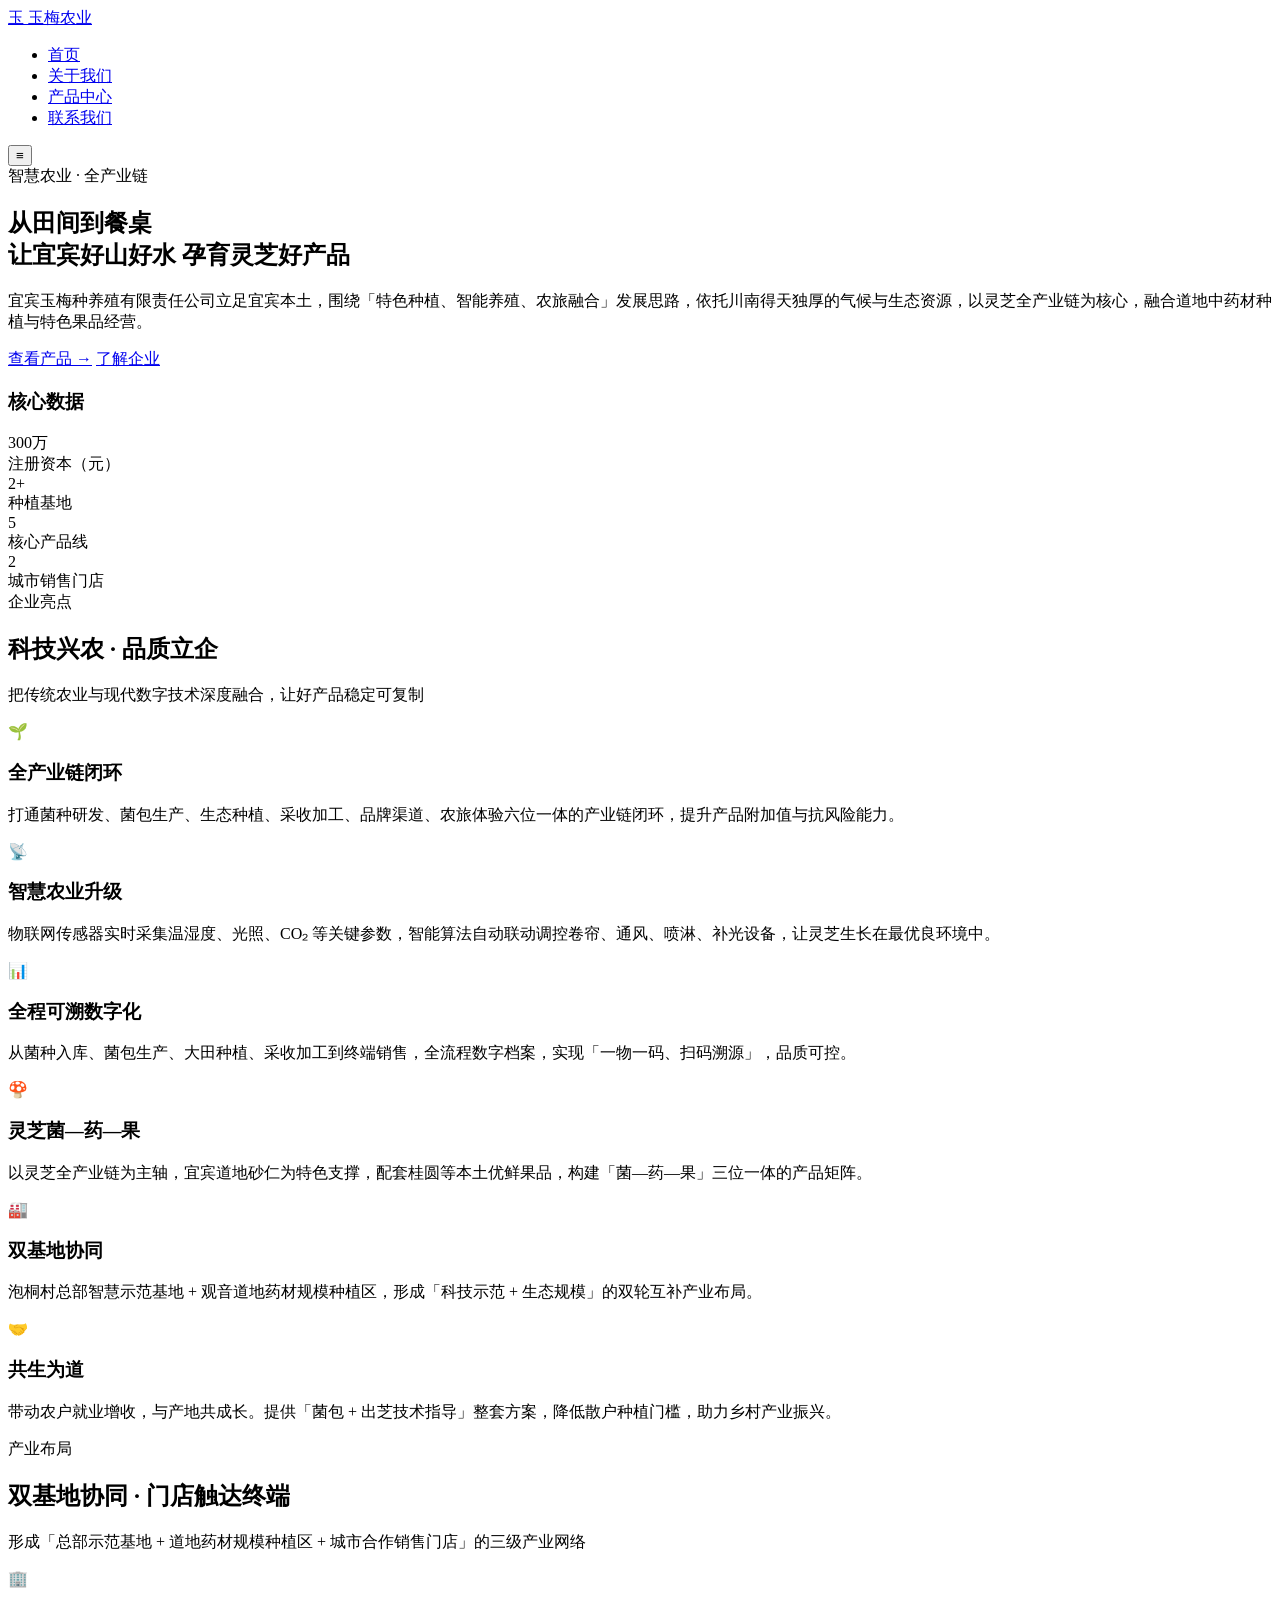
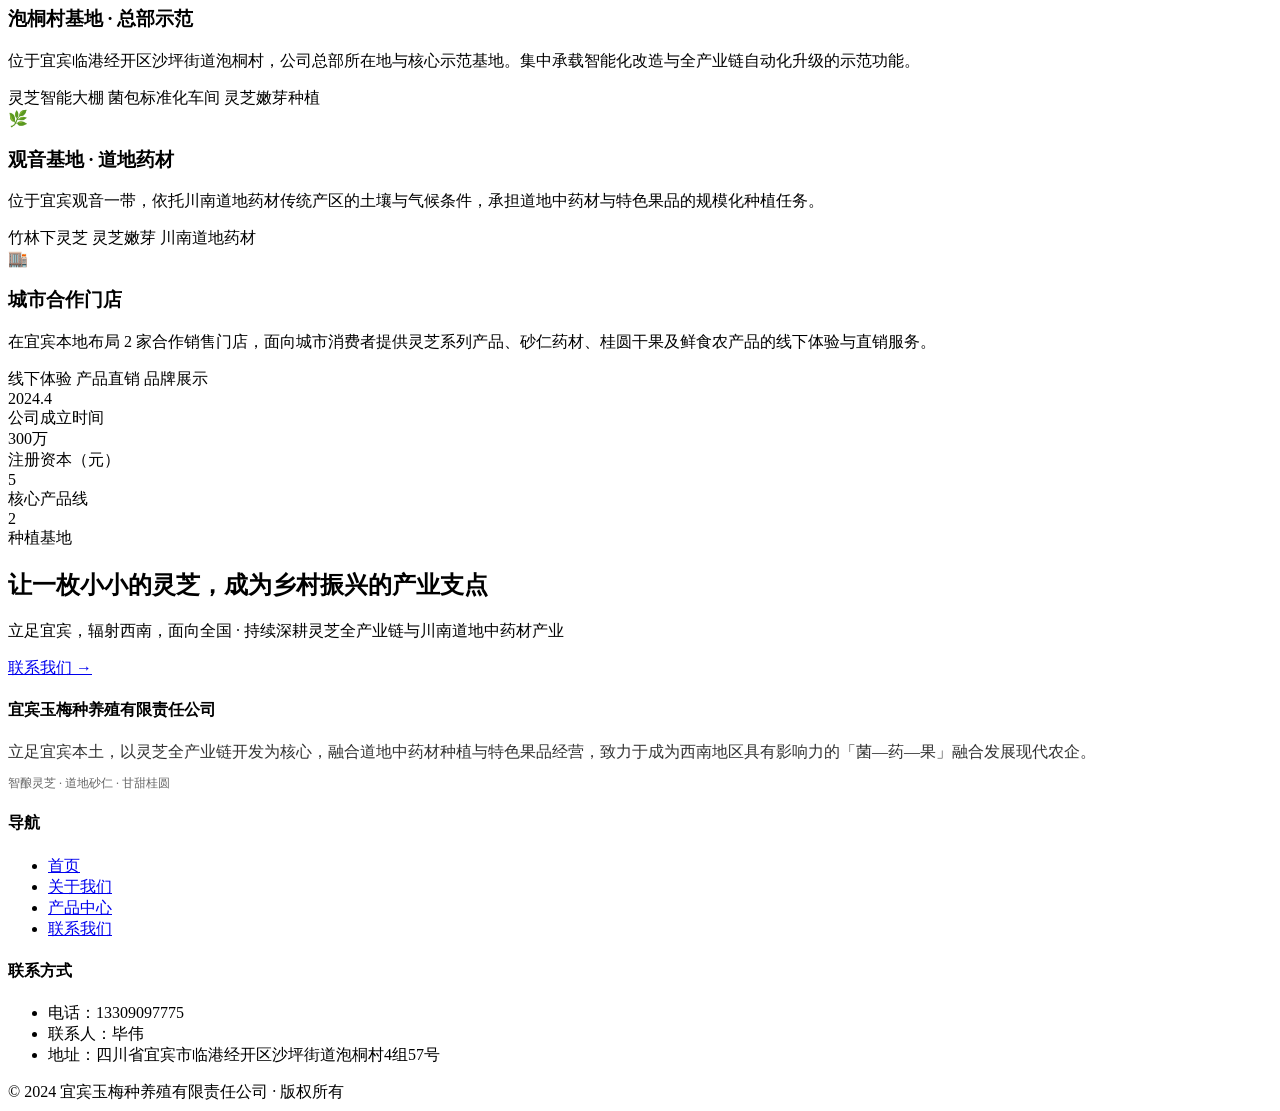
==== index.html @ d6919be8 "Update index.html" ====
<!DOCTYPE html>
<html lang="zh-CN">
<head>
<meta charset="UTF-8">
<meta name="viewport" content="width=device-width, initial-scale=1.0">
<title>宜宾玉梅种养殖有限责任公司 · 智慧灵芝全产业链</title>
<meta name="description" content="宜宾玉梅种养殖有限责任公司，立足宜宾本土，以灵芝全产业链开发为核心，融合道地中药材种植与特色果品经营，构建菌-药-果三位一体的现代农商生态。">
<link rel="stylesheet" href="assets/style.css">
</head>
<body>

<!-- 导航 -->
<nav class="navbar">
  <div class="container">
    <a href="index.html" class="logo">
      <span class="logo-mark">玉</span>
      <span>玉梅农业</span>
    </a>
    <ul class="nav-menu" id="navMenu">
      <li><a href="index.html" class="active">首页</a></li>
      <li><a href="about.html">关于我们</a></li>
      <li><a href="products.html">产品中心</a></li>
      <li><a href="contact.html">联系我们</a></li>
    </ul>
    <button class="nav-toggle" id="navToggle" aria-label="菜单">≡</button>
  </div>
</nav>

<!-- Hero -->
<section class="hero">
  <div class="container">
    <div>
      <div class="hero-tag"><span class="dot"></span>智慧农业 · 全产业链</div>
      <h1>从田间到餐桌<br>让宜宾好山好水 孕育<span class="accent">灵芝好产品</span></h1>
      <p>宜宾玉梅种养殖有限责任公司立足宜宾本土，围绕「特色种植、智能养殖、农旅融合」发展思路，依托川南得天独厚的气候与生态资源，以灵芝全产业链为核心，融合道地中药材种植与特色果品经营。</p>
      <div class="hero-actions">
        <a href="products.html" class="btn btn-primary">查看产品 →</a>
        <a href="about.html" class="btn btn-ghost">了解企业</a>
      </div>
    </div>
    <div class="hero-card">
      <h3>核心数据</h3>
      <div class="hero-stats">
        <div class="hero-stat">
          <div class="num">300万</div>
          <div class="label">注册资本（元）</div>
        </div>
        <div class="hero-stat">
          <div class="num">2+</div>
          <div class="label">种植基地</div>
        </div>
        <div class="hero-stat">
          <div class="num">5</div>
          <div class="label">核心产品线</div>
        </div>
        <div class="hero-stat">
          <div class="num">2</div>
          <div class="label">城市销售门店</div>
        </div>
      </div>
    </div>
  </div>
</section>

<!-- 企业亮点 -->
<section class="section section-alt">
  <div class="container">
    <div class="section-header">
      <span class="eyebrow">企业亮点</span>
      <h2>科技兴农 · 品质立企</h2>
      <p>把传统农业与现代数字技术深度融合，让好产品稳定可复制</p>
    </div>
    <div class="grid grid-3">
      <div class="card">
        <div class="card-icon">🌱</div>
        <h3>全产业链闭环</h3>
        <p>打通菌种研发、菌包生产、生态种植、采收加工、品牌渠道、农旅体验六位一体的产业链闭环，提升产品附加值与抗风险能力。</p>
      </div>
      <div class="card">
        <div class="card-icon">📡</div>
        <h3>智慧农业升级</h3>
        <p>物联网传感器实时采集温湿度、光照、CO₂ 等关键参数，智能算法自动联动调控卷帘、通风、喷淋、补光设备，让灵芝生长在最优良环境中。</p>
      </div>
      <div class="card">
        <div class="card-icon">📊</div>
        <h3>全程可溯数字化</h3>
        <p>从菌种入库、菌包生产、大田种植、采收加工到终端销售，全流程数字档案，实现「一物一码、扫码溯源」，品质可控。</p>
      </div>
      <div class="card">
        <div class="card-icon">🍄</div>
        <h3>灵芝菌—药—果</h3>
        <p>以灵芝全产业链为主轴，宜宾道地砂仁为特色支撑，配套桂圆等本土优鲜果品，构建「菌—药—果」三位一体的产品矩阵。</p>
      </div>
      <div class="card">
        <div class="card-icon">🏭</div>
        <h3>双基地协同</h3>
        <p>泡桐村总部智慧示范基地 + 观音道地药材规模种植区，形成「科技示范 + 生态规模」的双轮互补产业布局。</p>
      </div>
      <div class="card">
        <div class="card-icon">🤝</div>
        <h3>共生为道</h3>
        <p>带动农户就业增收，与产地共成长。提供「菌包 + 出芝技术指导」整套方案，降低散户种植门槛，助力乡村产业振兴。</p>
      </div>
    </div>
  </div>
</section>

<!-- 产业布局 -->
<section class="section">
  <div class="container">
    <div class="section-header">
      <span class="eyebrow">产业布局</span>
      <h2>双基地协同 · 门店触达终端</h2>
      <p>形成「总部示范基地 + 道地药材规模种植区 + 城市合作销售门店」的三级产业网络</p>
    </div>
    <div class="grid grid-3">
      <div class="card">
        <div class="card-icon">🏢</div>
        <h3>泡桐村基地 · 总部示范</h3>
        <p>位于宜宾临港经开区沙坪街道泡桐村，公司总部所在地与核心示范基地。集中承载智能化改造与全产业链自动化升级的示范功能。</p>
        <div class="tag-list">
          <span class="tag">灵芝智能大棚</span>
          <span class="tag">菌包标准化车间</span>
          <span class="tag">灵芝嫩芽种植</span>
        </div>
      </div>
      <div class="card">
        <div class="card-icon">🌿</div>
        <h3>观音基地 · 道地药材</h3>
        <p>位于宜宾观音一带，依托川南道地药材传统产区的土壤与气候条件，承担道地中药材与特色果品的规模化种植任务。</p>
        <div class="tag-list">
          <span class="tag">竹林下灵芝</span>
          <span class="tag">灵芝嫩芽</span>
          <span class="tag">川南道地药材</span>
        </div>
      </div>
      <div class="card">
        <div class="card-icon">🏬</div>
        <h3>城市合作门店</h3>
        <p>在宜宾本地布局 2 家合作销售门店，面向城市消费者提供灵芝系列产品、砂仁药材、桂圆干果及鲜食农产品的线下体验与直销服务。</p>
        <div class="tag-list">
          <span class="tag">线下体验</span>
          <span class="tag">产品直销</span>
          <span class="tag">品牌展示</span>
        </div>
      </div>
    </div>
  </div>
</section>

<!-- 数据条 -->
<section class="stat-band">
  <div class="container">
    <div class="grid">
      <div>
        <div class="num">2024.4</div>
        <div class="label">公司成立时间</div>
      </div>
      <div>
        <div class="num">300万</div>
        <div class="label">注册资本（元）</div>
      </div>
      <div>
        <div class="num">5</div>
        <div class="label">核心产品线</div>
      </div>
      <div>
        <div class="num">2</div>
        <div class="label">种植基地</div>
      </div>
    </div>
  </div>
</section>

<!-- CTA -->
<section class="cta">
  <div class="container">
    <h2>让一枚小小的灵芝，成为乡村振兴的产业支点</h2>
    <p>立足宜宾，辐射西南，面向全国 · 持续深耕灵芝全产业链与川南道地中药材产业</p>
    <a href="contact.html" class="btn btn-primary">联系我们 →</a>
  </div>
</section>

<!-- 页脚 -->
<footer>
  <div class="container">
    <div class="footer-grid">
      <div>
        <h4>宜宾玉梅种养殖有限责任公司</h4>
        <p style="margin-bottom:10px;opacity:.8;">立足宜宾本土，以灵芝全产业链开发为核心，融合道地中药材种植与特色果品经营，致力于成为西南地区具有影响力的「菌—药—果」融合发展现代农企。</p>
        <p style="opacity:.6;font-size:12px;">智酿灵芝 · 道地砂仁 · 甘甜桂圆</p>
      </div>
      <div>
        <h4>导航</h4>
        <ul>
          <li><a href="index.html">首页</a></li>
          <li><a href="about.html">关于我们</a></li>
          <li><a href="products.html">产品中心</a></li>
          <li><a href="contact.html">联系我们</a></li>
        </ul>
      </div>
      <div>
        <h4>联系方式</h4>
        <ul>
          <li>电话：13309097775</li>
          <li>联系人：毕伟</li>
          <li>地址：四川省宜宾市临港经开区沙坪街道泡桐村4组57号</li>
        </ul>
      </div>
    </div>
    <div class="footer-bottom">
      © 2024 宜宾玉梅种养殖有限责任公司 · 版权所有
    </div>
  </div>
</footer>

<script>
  // 移动端菜单
  document.getElementById('navToggle').addEventListener('click', function() {
    document.getElementById('navMenu').classList.toggle('open');
  });
</script>
</body>
</html>
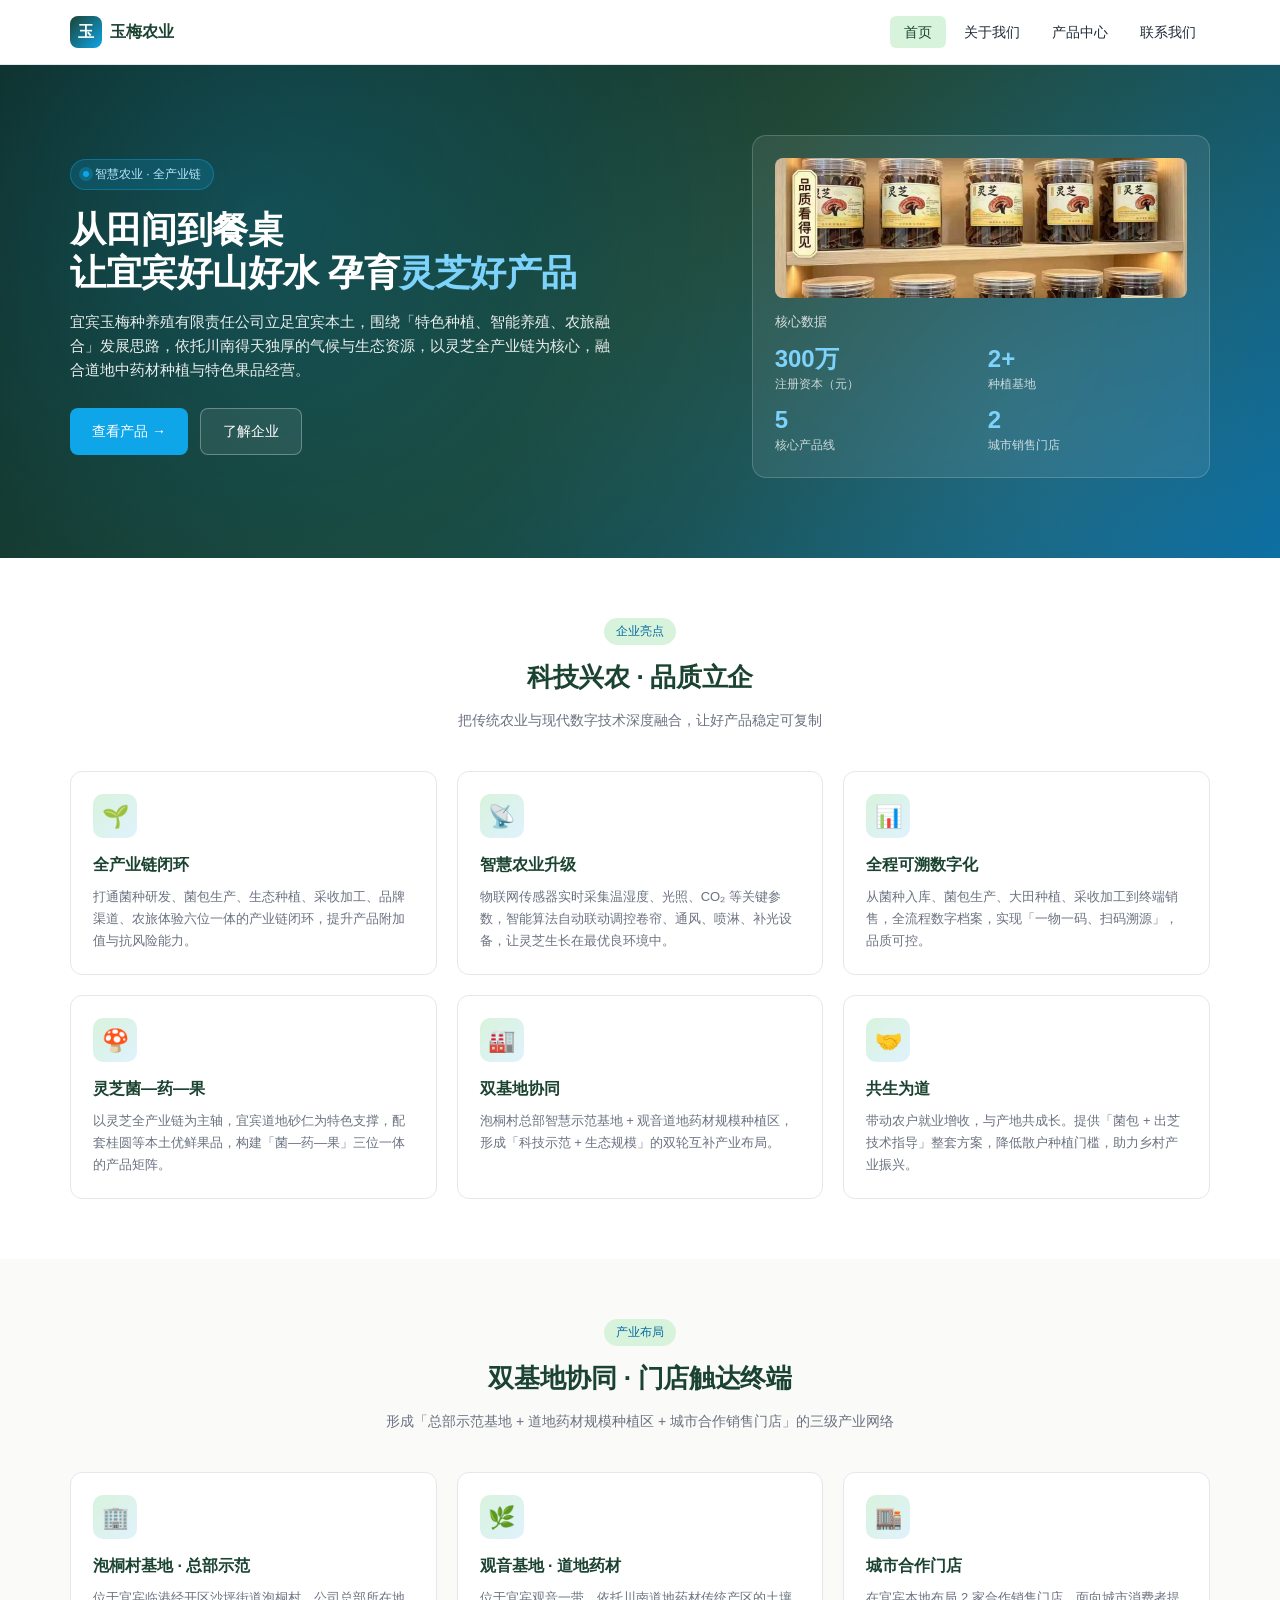
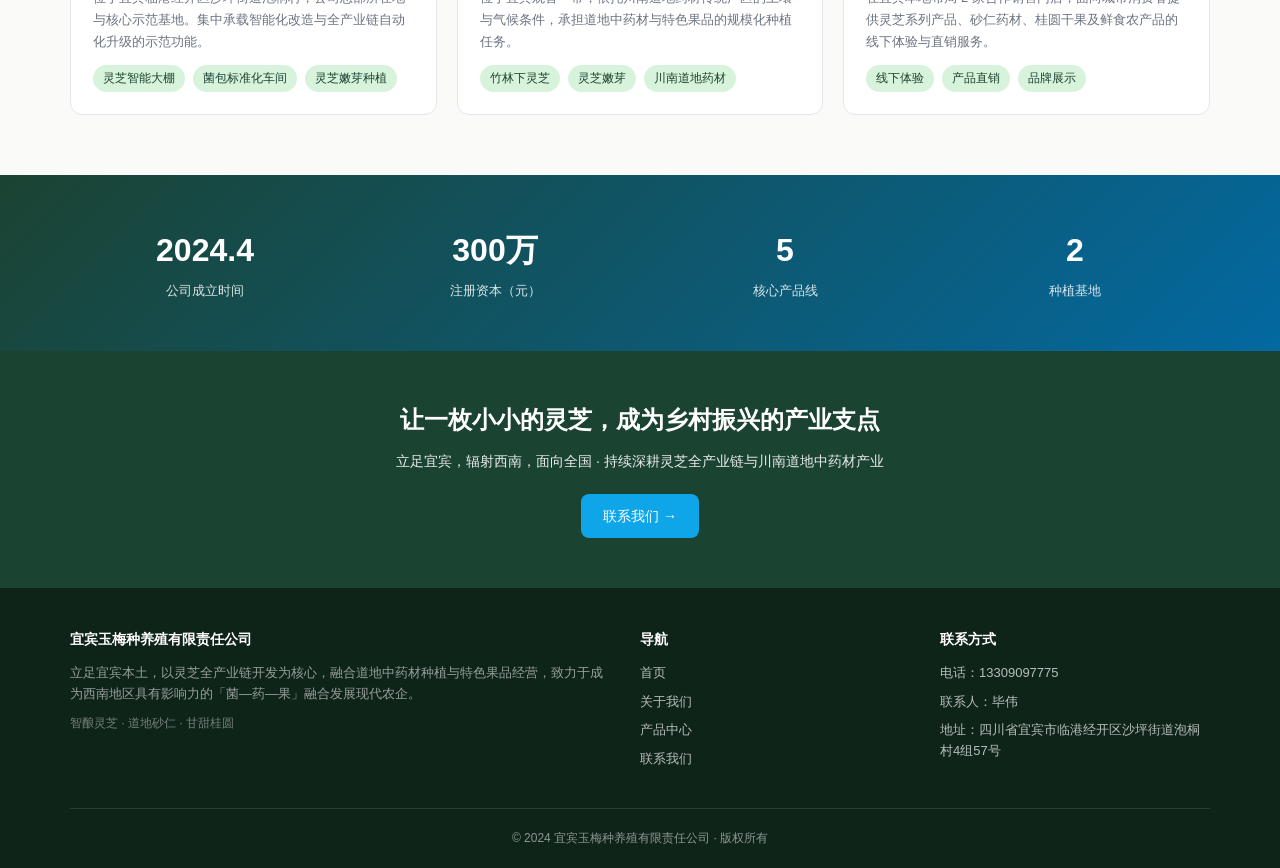
==== commit 22b777c8: "Update index.html with real images" ====
--- a/index.html
+++ b/index.html
@@ -39,6 +39,9 @@
       </div>
     </div>
     <div class="hero-card">
+      <div style="height:140px;border-radius:8px;overflow:hidden;margin-bottom:14px;">
+        <img src="assets/images/lingzhi-shelf.jpg" alt="玉梅灵芝产品" style="width:100%;height:100%;object-fit:cover;display:block;">
+      </div>
       <h3>核心数据</h3>
       <div class="hero-stats">
         <div class="hero-stat">
--- a/assets/style.css
+++ b/assets/style.css
@@ -0,0 +1,545 @@
+/* ===========================================
+   玉梅农业 · 企业官网统一样式
+   生态绿 + 科技蓝 · 移动优先响应式
+   =========================================== */
+
+:root {
+  --green: #1B4332;
+  --green-light: #2D6A4F;
+  --green-soft: #D8F3DC;
+  --tech: #0EA5E9;
+  --tech-dark: #0369A1;
+  --bg: #FAFAF9;
+  --card: #FFFFFF;
+  --text: #1F2937;
+  --muted: #6B7280;
+  --border: #E5E7EB;
+  --shadow: 0 4px 20px rgba(0,0,0,.06);
+  --shadow-lg: 0 10px 40px rgba(0,0,0,.10);
+}
+
+* { box-sizing: border-box; margin: 0; padding: 0; }
+html { scroll-behavior: smooth; }
+body {
+  font-family: -apple-system, "PingFang SC", "Microsoft YaHei", "Helvetica Neue", Arial, sans-serif;
+  background: var(--bg);
+  color: var(--text);
+  line-height: 1.6;
+  font-size: 15px;
+  -webkit-font-smoothing: antialiased;
+}
+
+.container { max-width: 1180px; margin: 0 auto; padding: 0 20px; }
+
+/* ============ 顶部导航 ============ */
+.navbar {
+  position: sticky;
+  top: 0;
+  background: rgba(255,255,255,.95);
+  backdrop-filter: blur(10px);
+  border-bottom: 1px solid var(--border);
+  z-index: 100;
+}
+.navbar .container {
+  display: flex;
+  align-items: center;
+  justify-content: space-between;
+  height: 64px;
+}
+.logo {
+  display: flex;
+  align-items: center;
+  gap: 8px;
+  text-decoration: none;
+  color: var(--green);
+  font-weight: 700;
+  font-size: 16px;
+}
+.logo .logo-mark {
+  width: 32px;
+  height: 32px;
+  border-radius: 8px;
+  background: linear-gradient(135deg, var(--green), var(--tech));
+  display: flex;
+  align-items: center;
+  justify-content: center;
+  color: #fff;
+  font-size: 16px;
+  font-weight: 700;
+}
+.nav-menu {
+  display: flex;
+  gap: 4px;
+  list-style: none;
+}
+.nav-menu a {
+  text-decoration: none;
+  color: var(--text);
+  font-size: 14px;
+  padding: 8px 14px;
+  border-radius: 6px;
+  transition: all .15s;
+}
+.nav-menu a:hover, .nav-menu a.active {
+  color: var(--green);
+  background: var(--green-soft);
+}
+.nav-toggle { display: none; }
+
+@media (max-width: 720px) {
+  .nav-menu {
+    display: none;
+    position: absolute;
+    top: 64px;
+    left: 0;
+    right: 0;
+    background: #fff;
+    flex-direction: column;
+    padding: 8px 16px;
+    border-bottom: 1px solid var(--border);
+    box-shadow: var(--shadow);
+  }
+  .nav-menu.open { display: flex; }
+  .nav-toggle {
+    display: inline-flex;
+    background: transparent;
+    border: 1px solid var(--border);
+    border-radius: 6px;
+    padding: 6px 10px;
+    cursor: pointer;
+    font-size: 18px;
+    color: var(--green);
+  }
+}
+
+/* ============ Hero ============ */
+.hero {
+  position: relative;
+  background: linear-gradient(135deg, #0F2419 0%, #1B4332 50%, #0369A1 100%);
+  color: #fff;
+  padding: 70px 0 80px;
+  overflow: hidden;
+}
+.hero::before {
+  content: "";
+  position: absolute;
+  inset: 0;
+  background:
+    radial-gradient(circle at 20% 30%, rgba(14,165,233,.25), transparent 50%),
+    radial-gradient(circle at 80% 70%, rgba(216,243,220,.10), transparent 50%);
+  pointer-events: none;
+}
+.hero .container {
+  position: relative;
+  display: grid;
+  grid-template-columns: 1.4fr 1fr;
+  gap: 40px;
+  align-items: center;
+}
+.hero-tag {
+  display: inline-flex;
+  align-items: center;
+  gap: 6px;
+  padding: 5px 12px;
+  background: rgba(14,165,233,.18);
+  border: 1px solid rgba(14,165,233,.4);
+  border-radius: 999px;
+  font-size: 12px;
+  color: #BAE6FD;
+  margin-bottom: 18px;
+}
+.hero-tag .dot {
+  width: 6px; height: 6px;
+  background: var(--tech);
+  border-radius: 50%;
+  box-shadow: 0 0 0 4px rgba(14,165,233,.3);
+}
+.hero h1 {
+  font-size: 36px;
+  line-height: 1.2;
+  font-weight: 700;
+  margin-bottom: 16px;
+  letter-spacing: -.5px;
+}
+.hero h1 .accent { color: #7DD3FC; }
+.hero p {
+  font-size: 15px;
+  opacity: .9;
+  margin-bottom: 26px;
+  max-width: 540px;
+}
+.hero-actions {
+  display: flex;
+  gap: 12px;
+  flex-wrap: wrap;
+}
+.btn {
+  display: inline-flex;
+  align-items: center;
+  gap: 6px;
+  padding: 11px 22px;
+  border-radius: 8px;
+  font-size: 14px;
+  font-weight: 500;
+  text-decoration: none;
+  cursor: pointer;
+  border: none;
+  transition: all .15s;
+  font-family: inherit;
+}
+.btn-primary {
+  background: var(--tech);
+  color: #fff;
+}
+.btn-primary:hover { background: var(--tech-dark); transform: translateY(-1px); }
+.btn-ghost {
+  background: rgba(255,255,255,.08);
+  color: #fff;
+  border: 1px solid rgba(255,255,255,.3);
+}
+.btn-ghost:hover { background: rgba(255,255,255,.15); }
+.btn-green {
+  background: var(--green);
+  color: #fff;
+}
+.btn-green:hover { background: #14532D; }
+
+.hero-card {
+  background: rgba(255,255,255,.08);
+  border: 1px solid rgba(255,255,255,.18);
+  border-radius: 14px;
+  padding: 22px;
+  backdrop-filter: blur(8px);
+}
+.hero-card h3 {
+  font-size: 13px;
+  opacity: .8;
+  margin-bottom: 14px;
+  font-weight: 500;
+}
+.hero-stats {
+  display: grid;
+  grid-template-columns: 1fr 1fr;
+  gap: 14px;
+}
+.hero-stat {
+  text-align: left;
+}
+.hero-stat .num {
+  font-size: 24px;
+  font-weight: 700;
+  color: #7DD3FC;
+  line-height: 1;
+}
+.hero-stat .label {
+  font-size: 12px;
+  opacity: .75;
+  margin-top: 4px;
+}
+
+@media (max-width: 900px) {
+  .hero .container { grid-template-columns: 1fr; }
+  .hero h1 { font-size: 28px; }
+  .hero-card { display: none; }
+}
+
+/* ============ 通用区块 ============ */
+.section { padding: 60px 0; }
+.section-alt { background: #fff; }
+.section-header {
+  text-align: center;
+  margin-bottom: 40px;
+}
+.section-header .eyebrow {
+  display: inline-block;
+  font-size: 12px;
+  color: var(--tech-dark);
+  background: var(--green-soft);
+  padding: 4px 12px;
+  border-radius: 999px;
+  margin-bottom: 12px;
+  font-weight: 500;
+}
+.section-header h2 {
+  font-size: 26px;
+  color: var(--green);
+  font-weight: 700;
+  margin-bottom: 10px;
+  letter-spacing: -.3px;
+}
+.section-header p {
+  color: var(--muted);
+  font-size: 14px;
+  max-width: 640px;
+  margin: 0 auto;
+}
+
+/* ============ 卡片网格 ============ */
+.grid {
+  display: grid;
+  gap: 20px;
+}
+.grid-3 { grid-template-columns: repeat(3, 1fr); }
+.grid-2 { grid-template-columns: repeat(2, 1fr); }
+@media (max-width: 900px) {
+  .grid-3 { grid-template-columns: 1fr 1fr; }
+}
+@media (max-width: 600px) {
+  .grid-3, .grid-2 { grid-template-columns: 1fr; }
+}
+
+.card {
+  background: var(--card);
+  border: 1px solid var(--border);
+  border-radius: 12px;
+  padding: 22px;
+  transition: all .2s;
+}
+.card:hover {
+  box-shadow: var(--shadow-lg);
+  transform: translateY(-2px);
+  border-color: var(--green-light);
+}
+.card-icon {
+  width: 44px;
+  height: 44px;
+  border-radius: 10px;
+  background: linear-gradient(135deg, var(--green-soft), #E0F2FE);
+  display: flex;
+  align-items: center;
+  justify-content: center;
+  font-size: 22px;
+  margin-bottom: 14px;
+}
+.card h3 {
+  font-size: 16px;
+  font-weight: 600;
+  margin-bottom: 8px;
+  color: var(--green);
+}
+.card p {
+  font-size: 13px;
+  color: var(--muted);
+  line-height: 1.7;
+}
+
+/* ============ 产品卡 ============ */
+.product-card {
+  background: var(--card);
+  border-radius: 14px;
+  overflow: hidden;
+  border: 1px solid var(--border);
+  transition: all .2s;
+}
+.product-card:hover { box-shadow: var(--shadow-lg); transform: translateY(-3px); }
+.product-cover {
+  height: 160px;
+  background: linear-gradient(135deg, var(--green-soft), #E0F2FE);
+  display: flex;
+  align-items: center;
+  justify-content: center;
+  font-size: 56px;
+}
+.product-body { padding: 18px; }
+.product-tag {
+  display: inline-block;
+  font-size: 11px;
+  padding: 2px 8px;
+  border-radius: 999px;
+  background: var(--green-soft);
+  color: var(--green);
+  margin-bottom: 8px;
+  font-weight: 500;
+}
+.product-body h3 {
+  font-size: 17px;
+  font-weight: 600;
+  color: var(--text);
+  margin-bottom: 8px;
+}
+.product-body p {
+  font-size: 13px;
+  color: var(--muted);
+  margin-bottom: 12px;
+  line-height: 1.7;
+}
+.product-spec {
+  font-size: 12px;
+  color: var(--tech-dark);
+  padding-top: 10px;
+  border-top: 1px dashed var(--border);
+}
+
+/* ============ 信息表 ============ */
+.info-table {
+  width: 100%;
+  border-collapse: collapse;
+  background: #fff;
+  border-radius: 12px;
+  overflow: hidden;
+  box-shadow: var(--shadow);
+}
+.info-table tr { border-bottom: 1px solid var(--border); }
+.info-table tr:last-child { border-bottom: none; }
+.info-table td {
+  padding: 14px 18px;
+  font-size: 14px;
+  vertical-align: top;
+}
+.info-table td.label {
+  background: #F9FAFB;
+  color: var(--muted);
+  width: 130px;
+  font-weight: 500;
+}
+.info-table td.value { color: var(--text); }
+
+/* ============ 时间线 ============ */
+.timeline {
+  position: relative;
+  padding-left: 28px;
+}
+.timeline::before {
+  content: "";
+  position: absolute;
+  left: 8px;
+  top: 6px;
+  bottom: 6px;
+  width: 2px;
+  background: linear-gradient(var(--green), var(--tech));
+}
+.timeline-item {
+  position: relative;
+  margin-bottom: 20px;
+}
+.timeline-item::before {
+  content: "";
+  position: absolute;
+  left: -28px;
+  top: 6px;
+  width: 14px;
+  height: 14px;
+  border-radius: 50%;
+  background: #fff;
+  border: 3px solid var(--green);
+}
+.timeline-item .time {
+  font-size: 12px;
+  color: var(--tech-dark);
+  font-weight: 600;
+  margin-bottom: 4px;
+}
+.timeline-item h4 {
+  font-size: 15px;
+  margin-bottom: 4px;
+  color: var(--text);
+}
+.timeline-item p {
+  font-size: 13px;
+  color: var(--muted);
+}
+
+/* ============ 数据条 ============ */
+.stat-band {
+  background: linear-gradient(135deg, var(--green), var(--tech-dark));
+  color: #fff;
+  padding: 50px 0;
+}
+.stat-band .grid {
+  grid-template-columns: repeat(4, 1fr);
+  text-align: center;
+}
+.stat-band .num {
+  font-size: 32px;
+  font-weight: 700;
+  margin-bottom: 4px;
+}
+.stat-band .label {
+  font-size: 13px;
+  opacity: .85;
+}
+@media (max-width: 700px) {
+  .stat-band .grid { grid-template-columns: 1fr 1fr; gap: 24px; }
+}
+
+/* ============ CTA ============ */
+.cta {
+  background: var(--green);
+  color: #fff;
+  padding: 50px 0;
+  text-align: center;
+}
+.cta h2 {
+  font-size: 24px;
+  margin-bottom: 10px;
+}
+.cta p {
+  opacity: .9;
+  margin-bottom: 22px;
+  font-size: 14px;
+}
+
+/* ============ 页脚 ============ */
+footer {
+  background: #0F2419;
+  color: rgba(255,255,255,.7);
+  padding: 40px 0 20px;
+  font-size: 13px;
+}
+.footer-grid {
+  display: grid;
+  grid-template-columns: 2fr 1fr 1fr;
+  gap: 30px;
+  margin-bottom: 30px;
+}
+.footer-grid h4 {
+  color: #fff;
+  font-size: 14px;
+  margin-bottom: 12px;
+}
+.footer-grid ul { list-style: none; }
+.footer-grid ul li { margin-bottom: 8px; }
+.footer-grid a {
+  color: rgba(255,255,255,.7);
+  text-decoration: none;
+}
+.footer-grid a:hover { color: #fff; }
+.footer-bottom {
+  border-top: 1px solid rgba(255,255,255,.15);
+  padding-top: 20px;
+  text-align: center;
+  font-size: 12px;
+  opacity: .75;
+}
+@media (max-width: 700px) {
+  .footer-grid { grid-template-columns: 1fr; gap: 20px; }
+}
+
+/* ============ 通用工具 ============ */
+.text-center { text-align: center; }
+.mt-20 { margin-top: 20px; }
+.mt-40 { margin-top: 40px; }
+.mb-20 { margin-bottom: 20px; }
+.lead {
+  font-size: 16px;
+  color: var(--muted);
+  line-height: 1.8;
+}
+.divider {
+  height: 1px;
+  background: var(--border);
+  margin: 32px 0;
+}
+.tag-list {
+  display: flex;
+  flex-wrap: wrap;
+  gap: 8px;
+  margin-top: 12px;
+}
+.tag-list .tag {
+  font-size: 12px;
+  padding: 4px 10px;
+  border-radius: 999px;
+  background: var(--green-soft);
+  color: var(--green);
+}
